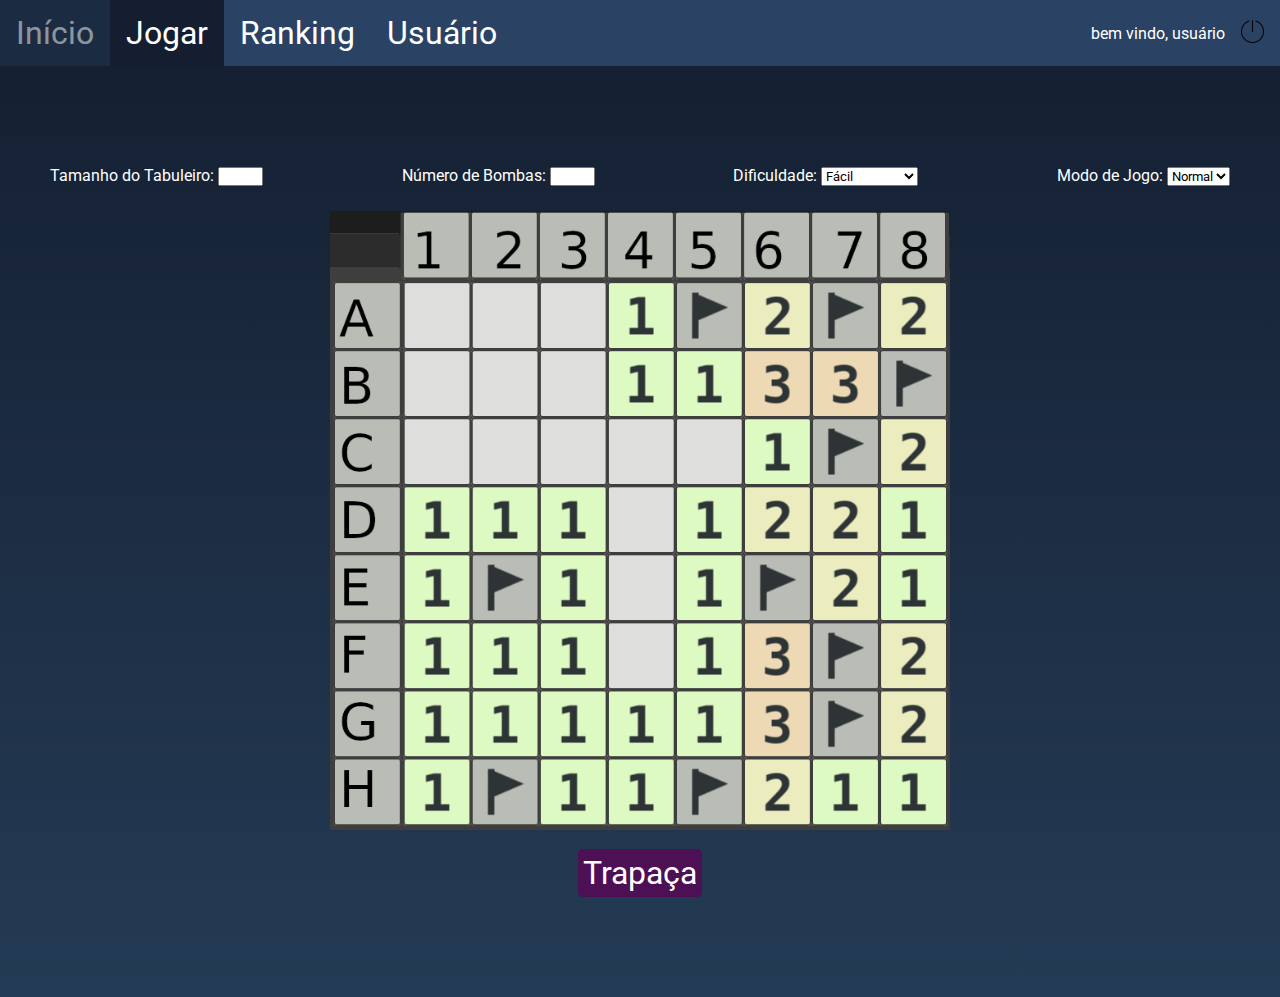
==== game.html @ fba25156 "refatoracao do logout, ajustes no ranking e tela de jogo" ====
<!DOCTYPE html>
<html lang="pt-br">
    <head>
      <meta charset="UTF-8">
      <meta http-equiv="X-UA-Compatible" content="IE=edge">
      <meta name="viewport" content="width=device-width, initial-scale=1.0">
      <link rel="preconnect" href="https://fonts.googleapis.com">
      <link rel="preconnect" href="https://fonts.gstatic.com" crossorigin>
      <link href="https://fonts.googleapis.com/css2?family=Roboto:wght@400;700&display=swap" rel="stylesheet">
      <link rel="stylesheet" type="text/css" href="styles/global.css">
      <link rel="stylesheet" type="text/css" href="styles/game.css">
      <link rel="icon" href="assets/img/logo.png">
      
      <title>Campo Minado | Jogar</title>

    </head>

    <body>
      <header class="header">
        <nav class="flex-menu">
              <div class="menu">
                <ul>
                    <li><a href="index.html">Início</a></li>
                    <li class="active"><a href="game.html">Jogar</a></li>
                    <li><a href="ranking.html">Ranking</a></li>
                    <li><a href="user.html">Usuário</a></li>
                </ul>
            </div>
            <div class="menu-logout">
              <aside class="logout">
                bem vindo, usuário
                <a href="login.html" class="logout-link">
                    <img src="assets/img/logout-icon.png" width="25" />
                </a>
              </aside>
            </div>
        </nav>
      </header>

      <main class="content">
        <div class="game-options ">
          <section>
            <label>Tamanho do Tabuleiro:</label>
            <input class="game-size" type="number">
          </section>
          <section>
            <label>Número de Bombas:</label>
            <input class="game-size" type="number">
          </section>
          <section >
            <label>Dificuldade:</label>
            <select>
              <option selected>Fácil</option>
              <option>Intermediário</option>
              <option>Difícil</option>
            </select>
          </section>
          <section >
            <label>Modo de Jogo:</label>
            <select>
              <option selected>Normal</option>
              <option>Rivotril</option>
            </select>
          </section>
        </div>
        <div class="game">
          <img width="620px" src="assets/img/table.png">
        </div>

        <section class="cheat-menu">
          <button class="cheat-button">Trapaça</button>
        </section>

      </main>
    </body>

</html>
---- styles/global.css ----
* {
    box-sizing: border-box;
    margin: 0;
    padding: 0;
    font-family: "Roboto";
    color: #fff;
}

input {
  color: black;
}

body {
  background: linear-gradient(#141e30, #243b55);
}

.flex-menu {
  background-color: #2A4365;
  display: flex;
  justify-content: space-between;
}

.header a {
  display: inline;
  justify-content: space-between;
  font-size: 2rem;
  max-width: 250px;
  transition: all .3s;
  text-decoration: none;
  color: #fff;
}

.header .activePage {
  color: #717D7E;
}

.header li {
  transition: all .3s;
}

.header li:hover {
  background: #1b2b41;
}

.header a:hover {
  opacity: 0.5;
  cursor: pointer;
}

.header .logout {
  display: flex;
  justify-content: center;
  align-items: center;
}

.logout-link {
  display: flex;
  flex-direction: column;
  justify-content: center;
  align-items: center;
}

.header .menu-logout {
  padding: 0 15px;
  display: flex;
  align-items: center;
  justify-content: space-around;
}

.header .menu-logout img {
  margin-left: 15px;
}

.menu ul {
  list-style-type: none;
  margin: 0;
  padding: 0;
  overflow: hidden;
  background-color: #2A4365;
}

.menu li a {
  display: flex;
  text-align: center;
  padding: 14px 16px;
}


.menu li {
  float: left;
}

.content {
  margin: 100px auto;
  max-width: 1180px;
  text-align: center;
}

.active {
  background-color: #141e30;
}

.panel {
  display: inline-block;
  text-align: center;
  border: 1px solid;
}

select, option {
  color: black;
}
---- styles/game.css ----
.game-options {
    display: flex;
    align-items: center;
    justify-content: space-between;
    margin-bottom: 25px;
}

.game-size {
    width: 45px;
}

.cheat-menu {
    margin-top: 15px;
}

.cheat-button {
    border-radius: 5px;
    border: none;
    padding: 5px;
    color: #fff;
    background: #4D1054;
    font-size: 2rem;
}

.cheat-button:hover {
    opacity: 0.5;
    cursor: pointer;
}
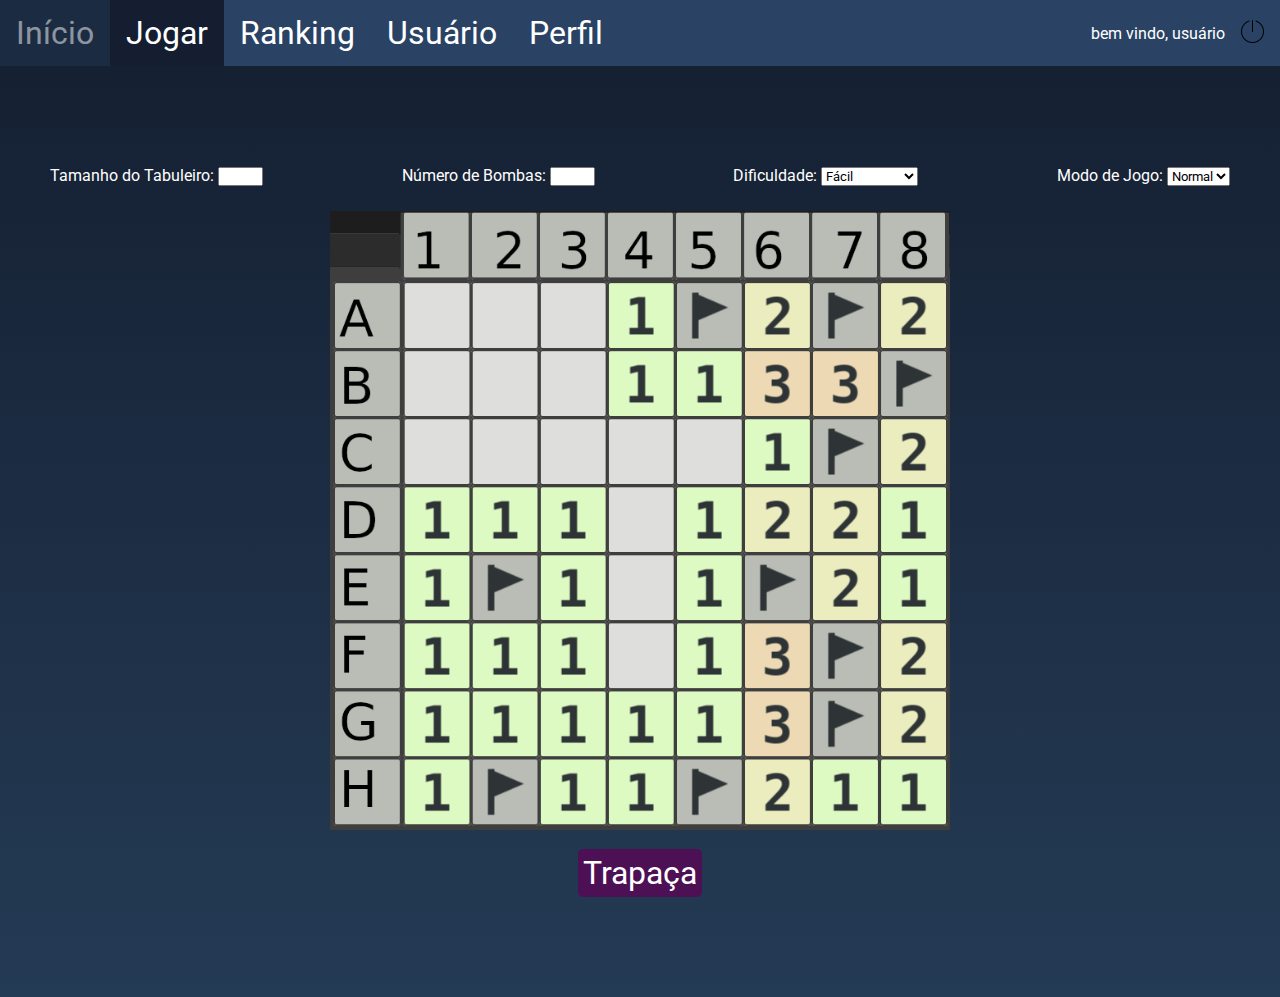
==== commit dac3cc20: "parte 1 finished" ====
--- a/game.html
+++ b/game.html
@@ -24,6 +24,7 @@
                     <li class="active"><a href="game.html">Jogar</a></li>
                     <li><a href="ranking.html">Ranking</a></li>
                     <li><a href="user.html">Usuário</a></li>
+                    <li><a href="profile.html">Perfil</a></li>
                 </ul>
             </div>
             <div class="menu-logout">
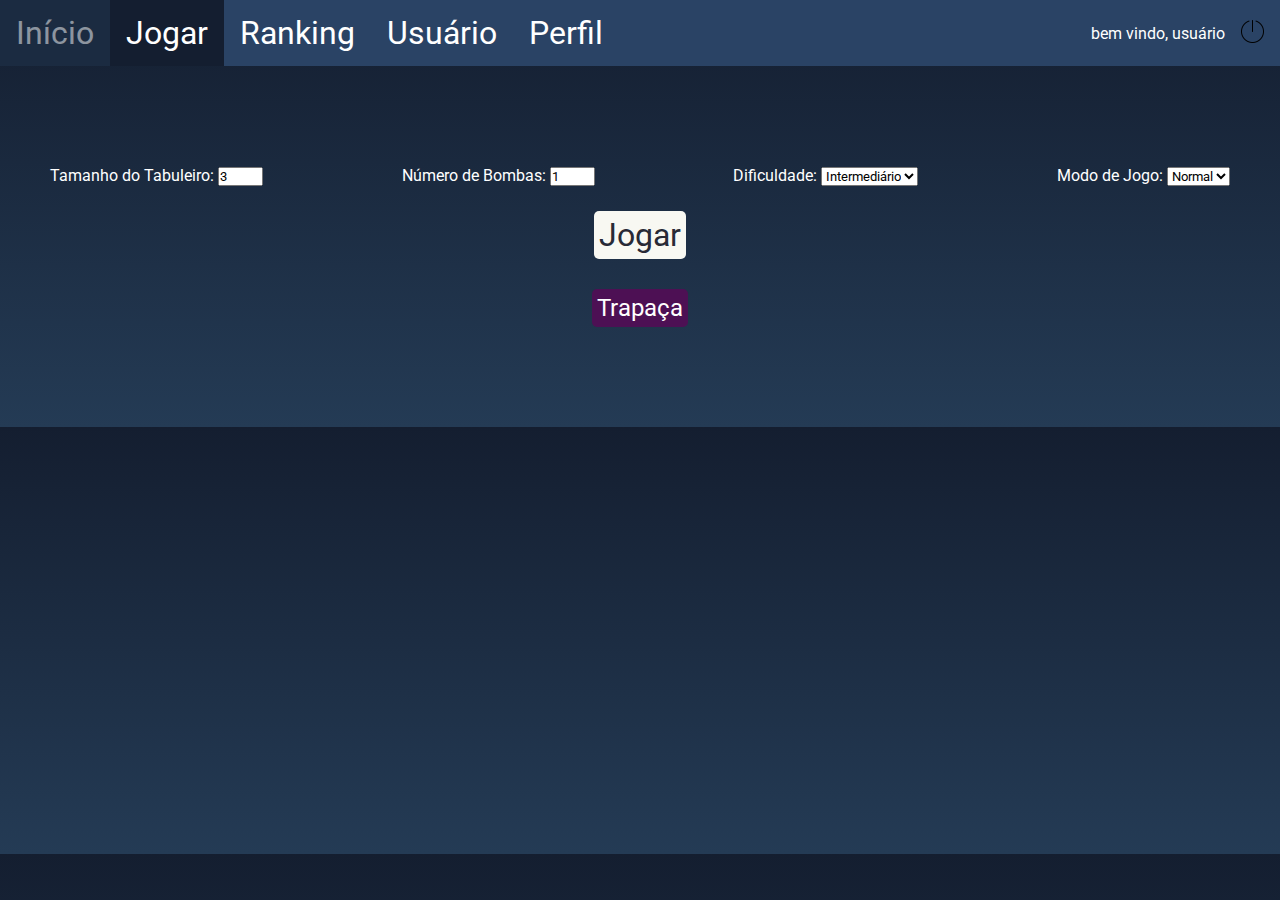
==== commit c09c04a4: "funcao de gerar e criar tabuleiro finalizada, funcao de inserir bombas com looping" ====
--- a/game.html
+++ b/game.html
@@ -11,6 +11,8 @@
       <link rel="stylesheet" type="text/css" href="styles/game.css">
       <link rel="icon" href="assets/img/logo.png">
       
+      <script src="scripts/game.js"></script>
+
       <title>Campo Minado | Jogar</title>
 
     </head>
@@ -42,30 +44,31 @@
         <div class="game-options ">
           <section>
             <label>Tamanho do Tabuleiro:</label>
-            <input class="game-size" type="number">
+            <input value="3" id="game-size" class="game-size" type="number" min="3">
           </section>
           <section>
             <label>Número de Bombas:</label>
-            <input class="game-size" type="number">
+            <input value="1" id="game-bombs" class="game-size" type="number" min="1">
           </section>
           <section >
             <label>Dificuldade:</label>
-            <select>
-              <option selected>Fácil</option>
-              <option>Intermediário</option>
-              <option>Difícil</option>
+            <select id="game-level">
+              <option value="easy">Fácil</option>
+              <option value="normal" selected>Intermediário</option>
+              <option value="hard">Difícil</option>
             </select>
           </section>
           <section >
             <label>Modo de Jogo:</label>
-            <select>
-              <option selected>Normal</option>
-              <option>Rivotril</option>
+            <select id="game-mode">
+              <option value="normal" selected>Normal</option>
+              <option value="rivotril">Rivotril</option>
             </select>
           </section>
         </div>
         <div class="game">
-          <img width="620px" src="assets/img/table.png">
+          <button class="play-button" onclick="getInitialSetup()">Jogar</button>
+          <div class="board"></div>
         </div>
 
         <section class="cheat-menu">
--- a/styles/game.css
+++ b/styles/game.css
@@ -13,16 +13,55 @@
     margin-top: 15px;
 }
 
+.game .row {
+    display: flex;
+    align-items: center;
+    justify-content: center;
+}
+
+.game .row span {
+
+    height: 75px;
+    width: 75px;
+
+    display: flex;
+    align-items: center;
+    justify-content: center;
+
+    background: #44475a;
+    border: 1px solid #bd93f9;
+}
+
 .cheat-button {
     border-radius: 5px;
     border: none;
     padding: 5px;
     color: #fff;
     background: #4D1054;
-    font-size: 2rem;
+    font-size: 1.5rem;
+
+    transition: all .3s;
 }
 
 .cheat-button:hover {
     opacity: 0.5;
     cursor: pointer;
+}
+
+.play-button {
+    border-radius: 5px;
+    border: none;
+    padding: 5px;
+    color: #282a36;
+    background: #f8f8f2;
+    font-size: 2rem;
+
+    margin-bottom: 15px;
+
+    transition: all .3s;
+}
+
+.play-button:hover {
+    opacity: 0.5;
+    cursor: pointer;
 }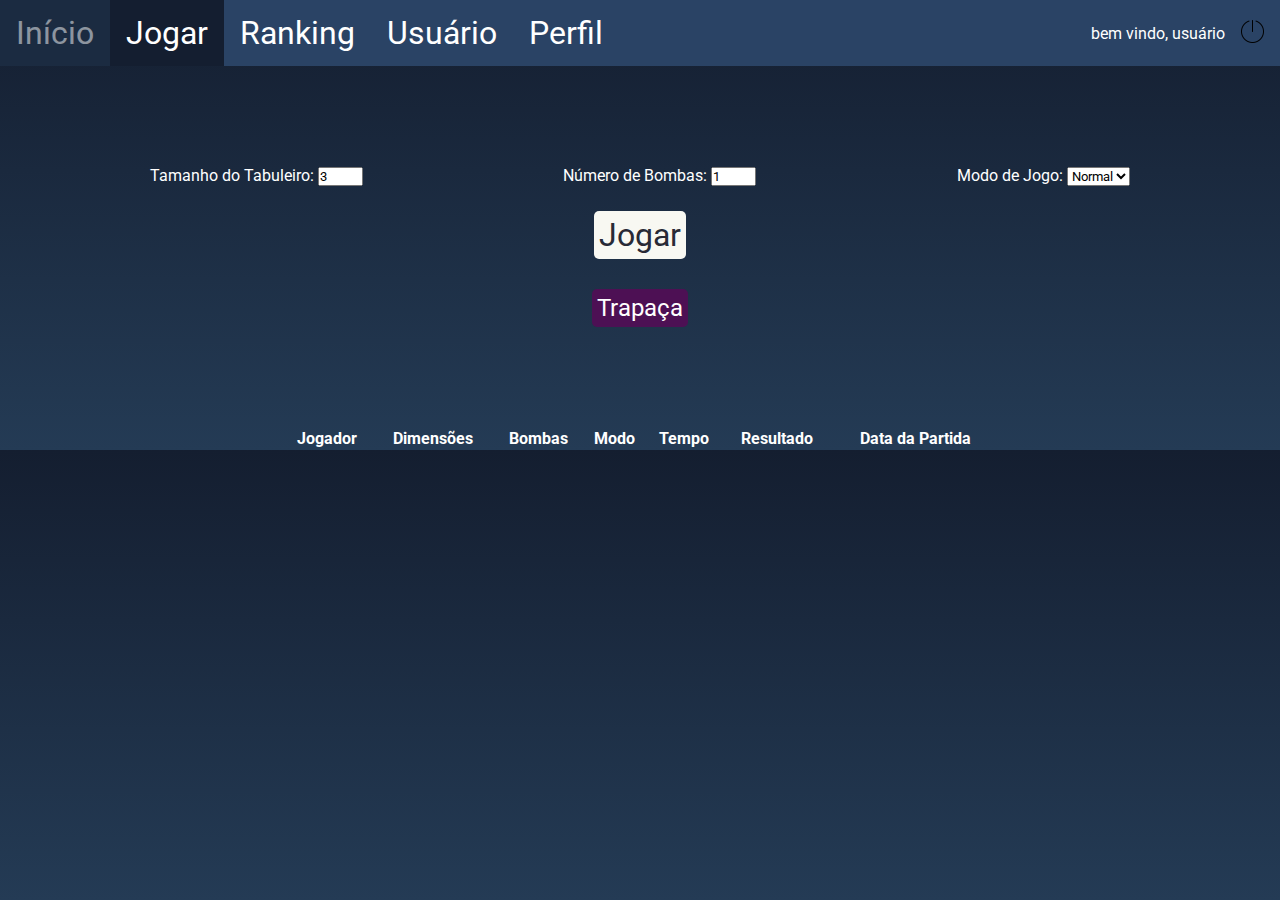
==== commit 135252b4: "jogo finalizado" ====
--- a/game.html
+++ b/game.html
@@ -1,81 +1,101 @@
 <!DOCTYPE html>
 <html lang="pt-br">
-    <head>
-      <meta charset="UTF-8">
-      <meta http-equiv="X-UA-Compatible" content="IE=edge">
-      <meta name="viewport" content="width=device-width, initial-scale=1.0">
-      <link rel="preconnect" href="https://fonts.googleapis.com">
-      <link rel="preconnect" href="https://fonts.gstatic.com" crossorigin>
-      <link href="https://fonts.googleapis.com/css2?family=Roboto:wght@400;700&display=swap" rel="stylesheet">
-      <link rel="stylesheet" type="text/css" href="styles/global.css">
-      <link rel="stylesheet" type="text/css" href="styles/game.css">
-      <link rel="icon" href="assets/img/logo.png">
-      
-      <script src="scripts/game.js"></script>
 
-      <title>Campo Minado | Jogar</title>
+<head>
+  <meta charset="UTF-8">
+  <meta http-equiv="X-UA-Compatible" content="IE=edge">
+  <meta name="viewport" content="width=device-width, initial-scale=1.0">
+  <link rel="preconnect" href="https://fonts.googleapis.com">
+  <link rel="preconnect" href="https://fonts.gstatic.com" crossorigin>
+  <link href="https://fonts.googleapis.com/css2?family=Roboto:wght@400;700&display=swap" rel="stylesheet">
+  <link rel="stylesheet" type="text/css" href="styles/global.css">
+  <link rel="stylesheet" type="text/css" href="styles/game.css">
+  <link rel="icon" href="assets/img/logo.png">
 
-    </head>
+  <script src="scripts/game.js"></script>
 
-    <body>
-      <header class="header">
-        <nav class="flex-menu">
-              <div class="menu">
-                <ul>
-                    <li><a href="index.html">Início</a></li>
-                    <li class="active"><a href="game.html">Jogar</a></li>
-                    <li><a href="ranking.html">Ranking</a></li>
-                    <li><a href="user.html">Usuário</a></li>
-                    <li><a href="profile.html">Perfil</a></li>
-                </ul>
-            </div>
-            <div class="menu-logout">
-              <aside class="logout">
-                bem vindo, usuário
-                <a href="login.html" class="logout-link">
-                    <img src="assets/img/logout-icon.png" width="25" />
-                </a>
-              </aside>
-            </div>
-        </nav>
-      </header>
+  <title>Campo Minado | Jogar</title>
 
-      <main class="content">
-        <div class="game-options ">
-          <section>
-            <label>Tamanho do Tabuleiro:</label>
-            <input value="3" id="game-size" class="game-size" type="number" min="3">
-          </section>
-          <section>
-            <label>Número de Bombas:</label>
-            <input value="1" id="game-bombs" class="game-size" type="number" min="1">
-          </section>
-          <section >
-            <label>Dificuldade:</label>
-            <select id="game-level">
-              <option value="easy">Fácil</option>
-              <option value="normal" selected>Intermediário</option>
-              <option value="hard">Difícil</option>
-            </select>
-          </section>
-          <section >
-            <label>Modo de Jogo:</label>
-            <select id="game-mode">
-              <option value="normal" selected>Normal</option>
-              <option value="rivotril">Rivotril</option>
-            </select>
-          </section>
-        </div>
-        <div class="game">
-          <button class="play-button" onclick="getInitialSetup()">Jogar</button>
-          <div class="board"></div>
-        </div>
+</head>
 
-        <section class="cheat-menu">
-          <button class="cheat-button">Trapaça</button>
-        </section>
+<body>
+  <header class="header">
+    <nav class="flex-menu">
+      <div class="menu">
+        <ul>
+          <li><a href="index.html">Início</a></li>
+          <li class="active"><a href="game.html">Jogar</a></li>
+          <li><a href="ranking.html">Ranking</a></li>
+          <li><a href="user.html">Usuário</a></li>
+          <li><a href="profile.html">Perfil</a></li>
+        </ul>
+      </div>
+      <div class="menu-logout">
+        <aside class="logout">
+          bem vindo, usuário
+          <a href="login.html" class="logout-link">
+            <img src="assets/img/logout-icon.png" width="25" />
+          </a>
+        </aside>
+      </div>
+    </nav>
+  </header>
 
-      </main>
-    </body>
+  <main class="content">
+    <div class="game-options ">
+      <section>
+        <label>Tamanho do Tabuleiro:</label>
+        <input onclick="handleBombInput()" value="3" id="game-size" class="game-size" type="number" min="3">
+      </section>
+      <section>
+        <label>Número de Bombas:</label>
+        <input value="1" id="game-bombs" class="game-size" type="number" max="3" min="1">
+      </section>
+      <!-- <section>
+        <label>Dificuldade:</label>
+        <select id="game-level">
+          <option value="easy">Fácil</option>
+          <option value="normal" selected>Intermediário</option>
+          <option value="hard">Difícil</option>
+        </select>
+      </section> -->
+      <section>
+        <label>Modo de Jogo:</label>
+        <select id="game-mode">
+          <option value="normal" selected>Normal</option>
+          <option value="rivotril">Rivotril</option>
+        </select>
+      </section>
+    </div>
+    <div class="game">
+      <button class="play-button" onclick="startGame()">Jogar</button>
+      <p class="opened-cells"></p>
+      <p class="time-display"></p>
+      <div class="board"></div>
+    </div>
+
+    <section class="cheat-menu">
+      <button class="cheat-button" onclick="cheat()">Trapaça</button>
+    </section>
+  </main>
+</body>
+<footer>
+  <table class="alunos-list">
+    <thead>
+      <tr>
+        <th>Jogador</th>
+        <th>Dimensões</th>
+        <th>Bombas</th>
+        <th>Modo</th>
+        <th>Tempo</th>
+        <th>Resultado</th>
+        <th>Data da Partida</th>
+      </tr>
+    </thead>
+    <tbody class="list-body">
+
+    </tbody>
+  </table>
+</footer>
 
 </html>--- a/styles/game.css
+++ b/styles/game.css
@@ -1,7 +1,12 @@
+/* .content {
+    height: 70vh;
+    padding: 2rem;
+} */
+
 .game-options {
     display: flex;
     align-items: center;
-    justify-content: space-between;
+    justify-content: space-around;
     margin-bottom: 25px;
 }
 
@@ -30,6 +35,22 @@
 
     background: #44475a;
     border: 1px solid #bd93f9;
+
+    transition: all .3s;
+}
+
+.game .row span:hover {
+    cursor: pointer;
+    opacity: 0.7;
+}
+
+
+.bomb {
+ color: red;
+}
+
+.time-display {
+    margin-bottom: 5px;
 }
 
 .cheat-button {
@@ -64,4 +85,19 @@
 .play-button:hover {
     opacity: 0.5;
     cursor: pointer;
+}
+
+footer {
+    display: flex;
+    align-items: center;
+    justify-content: center;
+}
+
+table {
+    max-width: 720px;
+    width: 100%;
+}
+
+table td {
+  text-align: center;
 }